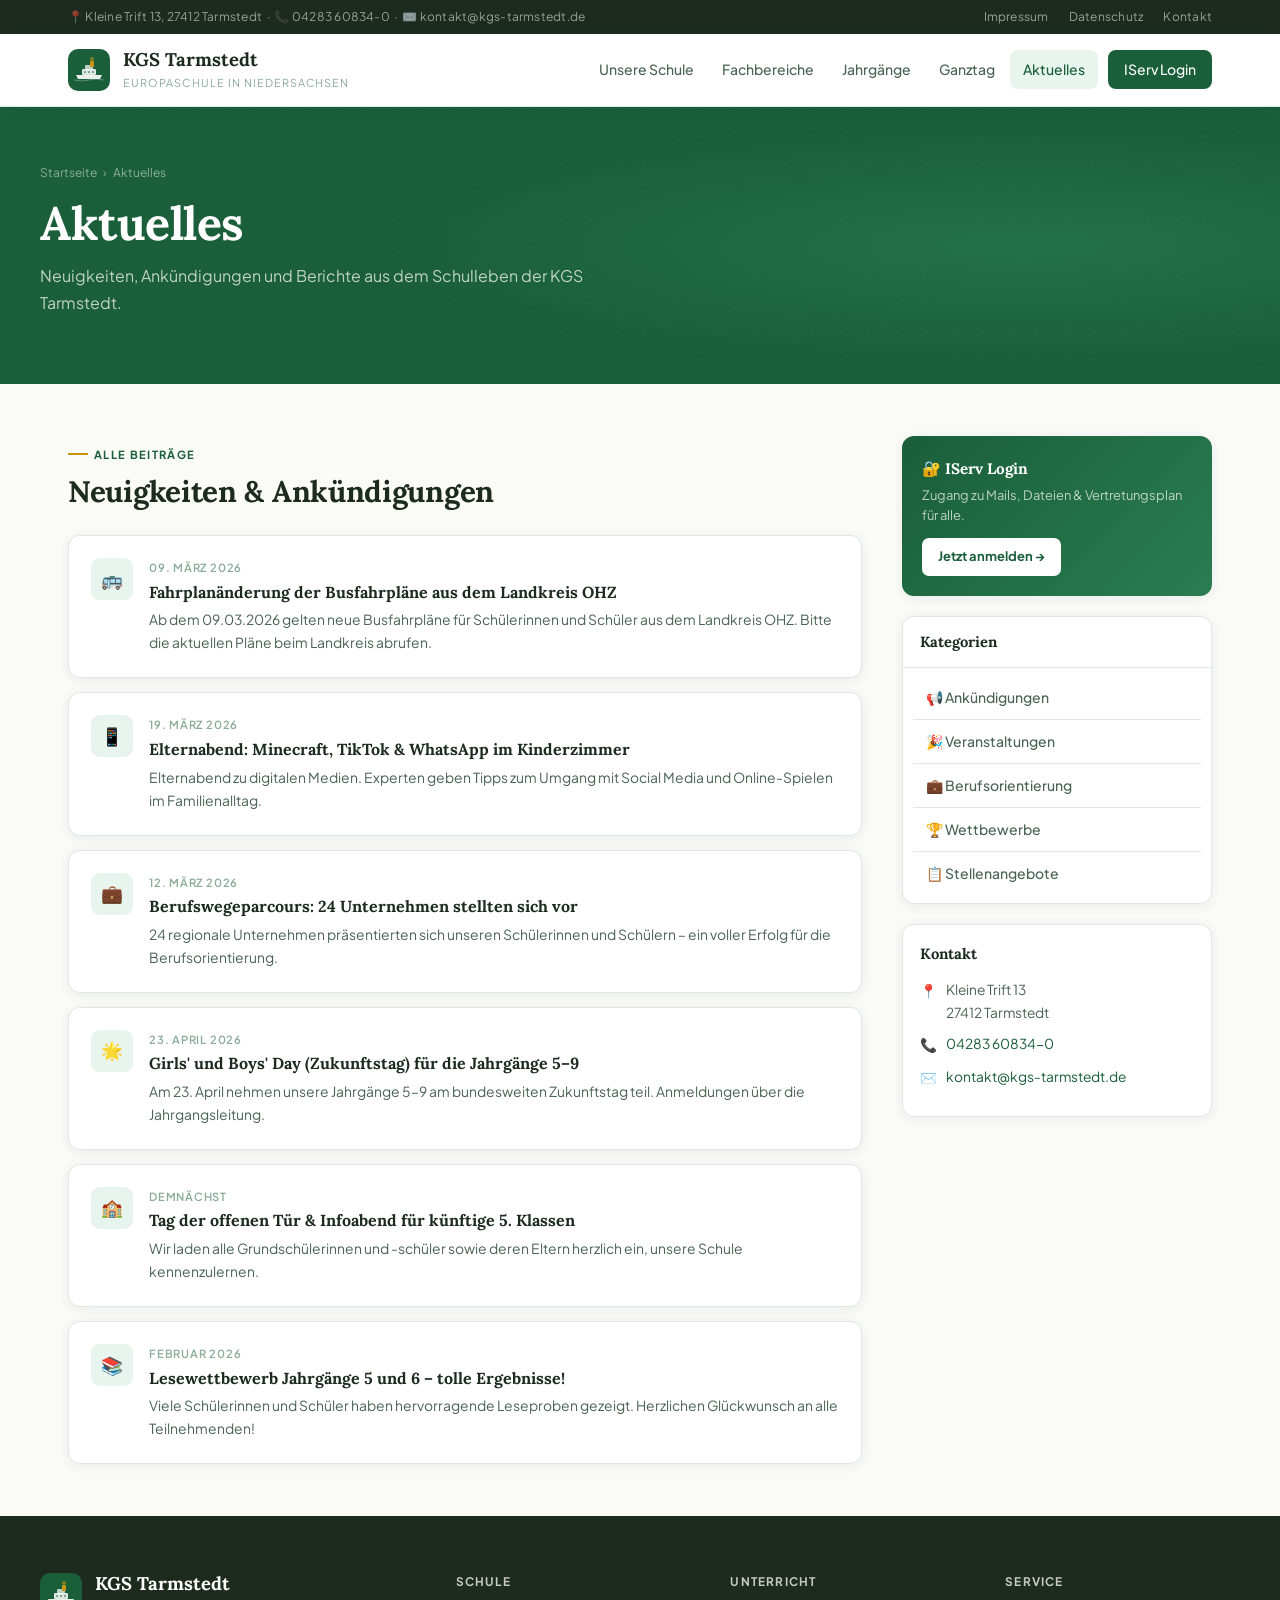
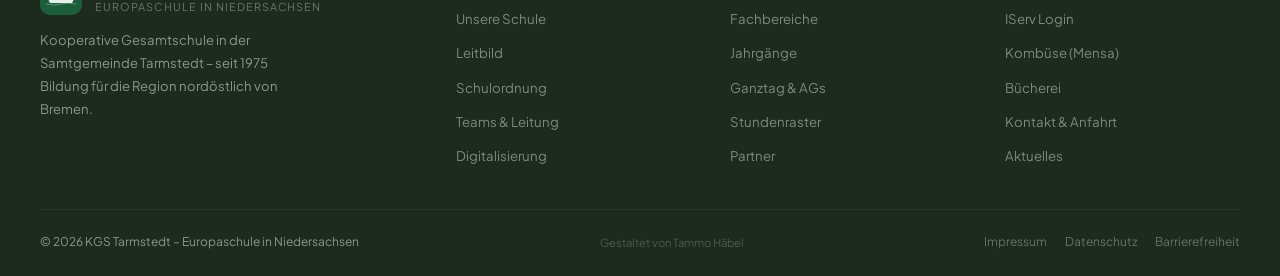
==== aktuelles.html @ d740e9a4 "Creating and Uploading the First Files" ====
<!DOCTYPE html>
<html lang="de">
<head>
<meta charset="UTF-8">
<meta name="viewport" content="width=device-width, initial-scale=1.0">
<title>Aktuelles | KGS Tarmstedt</title>
<link rel="preconnect" href="https://fonts.googleapis.com"><link href="https://fonts.googleapis.com/css2?family=Lora:ital,wght@0,400;0,600;0,700;1,400&family=Plus+Jakarta+Sans:wght@300;400;500;600;700&display=swap" rel="stylesheet">
<link rel="stylesheet" href="style.css">
</head>
<body>
<div class="topbar">
  <div class="topbar-inner">
    <span class="topbar-info">📍 Kleine Trift 13, 27412 Tarmstedt &nbsp;·&nbsp; 📞 04283 60834-0 &nbsp;·&nbsp; ✉️ kontakt@kgs-tarmstedt.de</span>
    <div class="topbar-links">
      <a href="impressum.html">Impressum</a>
      <a href="datenschutz.html">Datenschutz</a>
      <a href="kontakt.html">Kontakt</a>
    </div>
  </div>
</div>
<header>
  <div class="header-inner">
    <a class="logo" href="index.html">
      <svg width="42" height="42" viewBox="0 0 42 42" fill="none" xmlns="http://www.w3.org/2000/svg">
  <rect width="42" height="42" rx="10" fill="#1a5e3a"/>
  <!-- Ship hull -->
  <path d="M8 26 L10 30 L32 30 L34 26 Z" fill="white" opacity="0.9"/>
  <!-- Superstructure -->
  <rect x="14" y="20" width="14" height="6" rx="1" fill="white" opacity="0.85"/>
  <!-- Bridge -->
  <rect x="17" y="16" width="8" height="5" rx="1" fill="white" opacity="0.7"/>
  <!-- Funnel -->
  <rect x="22" y="12" width="4" height="6" rx="1" fill="#c9950e"/>
  <!-- Smoke puff -->
  <circle cx="24" cy="10" r="2" fill="#c9950e" opacity="0.6"/>
  <!-- Windows -->
  <rect x="16" y="22" width="2" height="2" rx=".5" fill="#1a5e3a" opacity="0.5"/>
  <rect x="20" y="22" width="2" height="2" rx=".5" fill="#1a5e3a" opacity="0.5"/>
  <rect x="24" y="22" width="2" height="2" rx=".5" fill="#1a5e3a" opacity="0.5"/>
  <!-- Water line -->
  <path d="M6 31 Q14 33 21 31 Q28 29 36 31" stroke="white" stroke-width="1" opacity="0.3" fill="none"/>
</svg>
      <div class="logo-text">
        <span class="logo-name">KGS Tarmstedt</span>
        <span class="logo-sub">Europaschule in Niedersachsen</span>
      </div>
    </a>
    <nav>
      <a href="unsere-schule.html">Unsere Schule</a>
      <a href="fachbereiche.html">Fachbereiche</a>
      <a href="jahrgaenge.html">Jahrgänge</a>
      <a href="ganztag.html">Ganztag</a>
      <a href="aktuelles.html" class="active">Aktuelles</a>
      <a href="http://www.iserv-tarmstedt.de/idesk/" class="nav-cta" target="_blank">IServ Login</a>
    </nav>
    <button class="menu-toggle" aria-label="Menü">
      <svg width="22" height="16" viewBox="0 0 22 16" fill="none"><rect width="22" height="2" rx="1" fill="currentColor"/><rect y="7" width="22" height="2" rx="1" fill="currentColor"/><rect y="14" width="22" height="2" rx="1" fill="currentColor"/></svg>
    </button>
  </div>
</header>
<div class="page-hero"><div class="page-hero-inner">
  <div class="breadcrumb"><a href="index.html">Startseite</a> <span>&rsaquo;</span> <span>Aktuelles</span></div>
  <h1>Aktuelles</h1>
  <p>Neuigkeiten, Ankündigungen und Berichte aus dem Schulleben der KGS Tarmstedt.</p>
</div></div>
<div class="content-wrap">
  <div>
    <p class="section-tag">Alle Beiträge</p>
    <h2 class="section-title">Neuigkeiten &amp; Ankündigungen</h2>
    <div style="display:flex;flex-direction:column;gap:14px;"><div style="background:white;border:1px solid var(--border);border-radius:var(--r);padding:22px;display:flex;gap:16px;box-shadow:var(--shadow);">
  <div style="width:42px;height:42px;background:var(--green-light);border-radius:9px;display:flex;align-items:center;justify-content:center;font-size:1.1rem;flex-shrink:0;">🚌</div>
  <div style="flex:1;">
    <div style="font-size:.7rem;color:var(--soft);text-transform:uppercase;letter-spacing:.07em;font-weight:600;margin-bottom:5px;">09. März 2026</div>
    <h3 style="font-family:'Lora',serif;font-size:1rem;font-weight:700;color:var(--dark);margin-bottom:7px;line-height:1.3;">Fahrplanänderung der Busfahrpläne aus dem Landkreis OHZ</h3>
    <p style="font-size:.87rem;color:var(--mid);line-height:1.65;margin:0;">Ab dem 09.03.2026 gelten neue Busfahrpläne für Schülerinnen und Schüler aus dem Landkreis OHZ. Bitte die aktuellen Pläne beim Landkreis abrufen.</p>
  </div>
</div>
<div style="background:white;border:1px solid var(--border);border-radius:var(--r);padding:22px;display:flex;gap:16px;box-shadow:var(--shadow);">
  <div style="width:42px;height:42px;background:var(--green-light);border-radius:9px;display:flex;align-items:center;justify-content:center;font-size:1.1rem;flex-shrink:0;">📱</div>
  <div style="flex:1;">
    <div style="font-size:.7rem;color:var(--soft);text-transform:uppercase;letter-spacing:.07em;font-weight:600;margin-bottom:5px;">19. März 2026</div>
    <h3 style="font-family:'Lora',serif;font-size:1rem;font-weight:700;color:var(--dark);margin-bottom:7px;line-height:1.3;">Elternabend: Minecraft, TikTok &amp; WhatsApp im Kinderzimmer</h3>
    <p style="font-size:.87rem;color:var(--mid);line-height:1.65;margin:0;">Elternabend zu digitalen Medien. Experten geben Tipps zum Umgang mit Social Media und Online-Spielen im Familienalltag.</p>
  </div>
</div>
<div style="background:white;border:1px solid var(--border);border-radius:var(--r);padding:22px;display:flex;gap:16px;box-shadow:var(--shadow);">
  <div style="width:42px;height:42px;background:var(--green-light);border-radius:9px;display:flex;align-items:center;justify-content:center;font-size:1.1rem;flex-shrink:0;">💼</div>
  <div style="flex:1;">
    <div style="font-size:.7rem;color:var(--soft);text-transform:uppercase;letter-spacing:.07em;font-weight:600;margin-bottom:5px;">12. März 2026</div>
    <h3 style="font-family:'Lora',serif;font-size:1rem;font-weight:700;color:var(--dark);margin-bottom:7px;line-height:1.3;">Berufswegeparcours: 24 Unternehmen stellten sich vor</h3>
    <p style="font-size:.87rem;color:var(--mid);line-height:1.65;margin:0;">24 regionale Unternehmen präsentierten sich unseren Schülerinnen und Schülern &ndash; ein voller Erfolg für die Berufsorientierung.</p>
  </div>
</div>
<div style="background:white;border:1px solid var(--border);border-radius:var(--r);padding:22px;display:flex;gap:16px;box-shadow:var(--shadow);">
  <div style="width:42px;height:42px;background:var(--green-light);border-radius:9px;display:flex;align-items:center;justify-content:center;font-size:1.1rem;flex-shrink:0;">🌟</div>
  <div style="flex:1;">
    <div style="font-size:.7rem;color:var(--soft);text-transform:uppercase;letter-spacing:.07em;font-weight:600;margin-bottom:5px;">23. April 2026</div>
    <h3 style="font-family:'Lora',serif;font-size:1rem;font-weight:700;color:var(--dark);margin-bottom:7px;line-height:1.3;">Girls&apos; und Boys&apos; Day (Zukunftstag) für die Jahrgänge 5&ndash;9</h3>
    <p style="font-size:.87rem;color:var(--mid);line-height:1.65;margin:0;">Am 23. April nehmen unsere Jahrgänge 5&ndash;9 am bundesweiten Zukunftstag teil. Anmeldungen über die Jahrgangsleitung.</p>
  </div>
</div>
<div style="background:white;border:1px solid var(--border);border-radius:var(--r);padding:22px;display:flex;gap:16px;box-shadow:var(--shadow);">
  <div style="width:42px;height:42px;background:var(--green-light);border-radius:9px;display:flex;align-items:center;justify-content:center;font-size:1.1rem;flex-shrink:0;">🏫</div>
  <div style="flex:1;">
    <div style="font-size:.7rem;color:var(--soft);text-transform:uppercase;letter-spacing:.07em;font-weight:600;margin-bottom:5px;">Demnächst</div>
    <h3 style="font-family:'Lora',serif;font-size:1rem;font-weight:700;color:var(--dark);margin-bottom:7px;line-height:1.3;">Tag der offenen Tür &amp; Infoabend für künftige 5. Klassen</h3>
    <p style="font-size:.87rem;color:var(--mid);line-height:1.65;margin:0;">Wir laden alle Grundschülerinnen und -schüler sowie deren Eltern herzlich ein, unsere Schule kennenzulernen.</p>
  </div>
</div>
<div style="background:white;border:1px solid var(--border);border-radius:var(--r);padding:22px;display:flex;gap:16px;box-shadow:var(--shadow);">
  <div style="width:42px;height:42px;background:var(--green-light);border-radius:9px;display:flex;align-items:center;justify-content:center;font-size:1.1rem;flex-shrink:0;">📚</div>
  <div style="flex:1;">
    <div style="font-size:.7rem;color:var(--soft);text-transform:uppercase;letter-spacing:.07em;font-weight:600;margin-bottom:5px;">Februar 2026</div>
    <h3 style="font-family:'Lora',serif;font-size:1rem;font-weight:700;color:var(--dark);margin-bottom:7px;line-height:1.3;">Lesewettbewerb Jahrgänge 5 und 6 &ndash; tolle Ergebnisse!</h3>
    <p style="font-size:.87rem;color:var(--mid);line-height:1.65;margin:0;">Viele Schülerinnen und Schüler haben hervorragende Leseproben gezeigt. Herzlichen Glückwunsch an alle Teilnehmenden!</p>
  </div>
</div>
</div>
  </div>
  <div class="sidebar">
    <div class="iserv-mini">
  <h4>🔐 IServ Login</h4>
  <p>Zugang zu Mails, Dateien &amp; Vertretungsplan für alle.</p>
  <a href="http://www.iserv-tarmstedt.de/idesk/" target="_blank">Jetzt anmelden &rarr;</a>
</div>
    <div class="card">
      <div class="card-head"><span class="card-head-title">Kategorien</span></div>
      <div class="card-body" style="padding:8px 10px;">
        <ul class="item-list">
          <li><a href="#">📢 Ankündigungen</a></li>
          <li><a href="#">🎉 Veranstaltungen</a></li>
          <li><a href="#">💼 Berufsorientierung</a></li>
          <li><a href="#">🏆 Wettbewerbe</a></li>
          <li><a href="#">📋 Stellenangebote</a></li>
        </ul>
      </div>
    </div>
    <div class="contact-box">
  <h4>Kontakt</h4>
  <div class="contact-row"><span class="ci">📍</span><span>Kleine Trift 13<br>27412 Tarmstedt</span></div>
  <div class="contact-row"><span class="ci">📞</span><a href="tel:+494283608340">04283 60834-0</a></div>
  <div class="contact-row"><span class="ci">✉️</span><a href="mailto:kontakt@kgs-tarmstedt.de">kontakt@kgs-tarmstedt.de</a></div>
</div>
  </div>
</div>
<footer>
  <div class="footer-grid">
    <div class="footer-brand">
      <a class="logo" href="index.html">
        <svg width="42" height="42" viewBox="0 0 42 42" fill="none" xmlns="http://www.w3.org/2000/svg">
  <rect width="42" height="42" rx="10" fill="#1a5e3a"/>
  <!-- Ship hull -->
  <path d="M8 26 L10 30 L32 30 L34 26 Z" fill="white" opacity="0.9"/>
  <!-- Superstructure -->
  <rect x="14" y="20" width="14" height="6" rx="1" fill="white" opacity="0.85"/>
  <!-- Bridge -->
  <rect x="17" y="16" width="8" height="5" rx="1" fill="white" opacity="0.7"/>
  <!-- Funnel -->
  <rect x="22" y="12" width="4" height="6" rx="1" fill="#c9950e"/>
  <!-- Smoke puff -->
  <circle cx="24" cy="10" r="2" fill="#c9950e" opacity="0.6"/>
  <!-- Windows -->
  <rect x="16" y="22" width="2" height="2" rx=".5" fill="#1a5e3a" opacity="0.5"/>
  <rect x="20" y="22" width="2" height="2" rx=".5" fill="#1a5e3a" opacity="0.5"/>
  <rect x="24" y="22" width="2" height="2" rx=".5" fill="#1a5e3a" opacity="0.5"/>
  <!-- Water line -->
  <path d="M6 31 Q14 33 21 31 Q28 29 36 31" stroke="white" stroke-width="1" opacity="0.3" fill="none"/>
</svg>
        <div class="logo-text">
          <span class="logo-name">KGS Tarmstedt</span>
          <span class="logo-sub">Europaschule in Niedersachsen</span>
        </div>
      </a>
      <p>Kooperative Gesamtschule in der Samtgemeinde Tarmstedt &ndash; seit 1975 Bildung für die Region nordöstlich von Bremen.</p>
    </div>
    <div class="footer-col">
      <h4>Schule</h4>
      <ul>
        <li><a href="unsere-schule.html">Unsere Schule</a></li>
        <li><a href="unsere-schule.html#leitbild">Leitbild</a></li>
        <li><a href="unsere-schule.html#schulordnung">Schulordnung</a></li>
        <li><a href="teams.html">Teams &amp; Leitung</a></li>
        <li><a href="digitalisierung.html">Digitalisierung</a></li>
      </ul>
    </div>
    <div class="footer-col">
      <h4>Unterricht</h4>
      <ul>
        <li><a href="fachbereiche.html">Fachbereiche</a></li>
        <li><a href="jahrgaenge.html">Jahrgänge</a></li>
        <li><a href="ganztag.html">Ganztag &amp; AGs</a></li>
        <li><a href="ganztag.html#stundenraster">Stundenraster</a></li>
        <li><a href="partner.html">Partner</a></li>
      </ul>
    </div>
    <div class="footer-col">
      <h4>Service</h4>
      <ul>
        <li><a href="http://www.iserv-tarmstedt.de/idesk/" target="_blank">IServ Login</a></li>
        <li><a href="partner.html#kombuese">Kombüse (Mensa)</a></li>
        <li><a href="partner.html#buecherei">Bücherei</a></li>
        <li><a href="kontakt.html">Kontakt &amp; Anfahrt</a></li>
        <li><a href="aktuelles.html">Aktuelles</a></li>
      </ul>
    </div>
  </div>
  <div class="footer-bottom">
    <span>© 2026 KGS Tarmstedt &ndash; Europaschule in Niedersachsen</span>
    <span class="footer-credit">Gestaltet von Tammo Häbel</span>
    <div class="footer-legal">
      <a href="impressum.html">Impressum</a>
      <a href="datenschutz.html">Datenschutz</a>
      <a href="#">Barrierefreiheit</a>
    </div>
  </div>
</footer>
</body>
</html>
---- style.css ----
@import url('https://fonts.googleapis.com/css2?family=Lora:ital,wght@0,400;0,600;0,700;1,400&family=Plus+Jakarta+Sans:wght@300;400;500;600;700&display=swap');
:root{--green:#1a5e3a;--green-mid:#2a7d50;--green-light:#e8f5ee;--gold:#c9950e;--gold-light:#fef3d6;--dark:#1c2b1e;--mid:#4a6352;--soft:#8aab96;--bg:#fafaf7;--cream:#f3f0e8;--white:#ffffff;--border:#dde8e2;--r:12px;--r-lg:20px;--shadow:0 2px 12px rgba(26,94,58,0.08);--shadow-lg:0 8px 32px rgba(26,94,58,0.12)}
*,*::before,*::after{box-sizing:border-box;margin:0;padding:0}
body{font-family:'Plus Jakarta Sans',sans-serif;background:var(--bg);color:var(--dark);line-height:1.65;-webkit-font-smoothing:antialiased}
a{color:inherit;text-decoration:none}
.topbar{background:var(--dark);color:rgba(255,255,255,.55);font-size:.75rem;padding:7px 0;letter-spacing:.02em}
.topbar-inner{max-width:1200px;margin:0 auto;padding:0 28px;display:flex;justify-content:space-between;align-items:center;flex-wrap:wrap;gap:8px}
.topbar a{color:rgba(255,255,255,.55);transition:color .2s}.topbar a:hover{color:var(--gold)}
.topbar-links{display:flex;gap:20px}
header{background:var(--white);border-bottom:1px solid var(--border);position:sticky;top:0;z-index:100;box-shadow:var(--shadow)}
.header-inner{max-width:1200px;margin:0 auto;padding:0 28px;display:flex;align-items:center;justify-content:space-between;height:72px;gap:24px}
.logo{display:flex;align-items:center;gap:13px;text-decoration:none;flex-shrink:0}
.logo-text{line-height:1.25}
.logo-name{font-family:'Lora',serif;font-weight:700;font-size:1.15rem;color:var(--dark);display:block}
.logo-sub{font-size:.68rem;color:var(--soft);font-weight:400;text-transform:uppercase;letter-spacing:.09em}
nav{display:flex;gap:2px;align-items:center}
nav a{color:var(--mid);font-size:.875rem;font-weight:500;padding:8px 13px;border-radius:8px;transition:all .2s;white-space:nowrap}
nav a:hover,nav a.active{background:var(--green-light);color:var(--green)}
.nav-cta{background:var(--green)!important;color:white!important;margin-left:8px;padding:8px 16px!important;border-radius:8px!important}
.nav-cta:hover{background:var(--green-mid)!important}
.menu-toggle{display:none;background:none;border:none;cursor:pointer;padding:6px;color:var(--dark)}
.page-hero{background:var(--green);background-image:radial-gradient(ellipse 80% 70% at 80% 50%,rgba(42,125,80,.6),transparent 65%);color:white;padding:56px 28px 68px;position:relative;overflow:hidden}
.page-hero::before{content:'';position:absolute;inset:0;background-image:radial-gradient(circle at 1px 1px,rgba(255,255,255,.04) 1px,transparent 0);background-size:28px 28px;pointer-events:none}
.page-hero-inner{max-width:1200px;margin:0 auto;position:relative}
.breadcrumb{display:flex;align-items:center;gap:6px;font-size:.75rem;color:rgba(255,255,255,.5);margin-bottom:14px}
.breadcrumb a{color:rgba(255,255,255,.5)}.breadcrumb a:hover{color:white}
.page-hero h1{font-family:'Lora',serif;font-size:clamp(1.9rem,4vw,2.9rem);font-weight:700;line-height:1.15;letter-spacing:-.01em;margin-bottom:12px}
.page-hero p{font-size:1rem;color:rgba(255,255,255,.72);max-width:580px;line-height:1.7}
.quicklinks{background:white;border-bottom:1px solid var(--border);padding:0 28px}
.quicklinks-inner{max-width:1200px;margin:0 auto;display:flex;overflow-x:auto;scrollbar-width:none}
.quicklinks-inner::-webkit-scrollbar{display:none}
.quick-link{display:flex;align-items:center;gap:8px;padding:15px 20px;color:var(--mid);font-size:.84rem;font-weight:500;white-space:nowrap;border-bottom:2px solid transparent;transition:all .2s}
.quick-link:hover{color:var(--green);border-color:var(--green);background:var(--green-light)}
.content-wrap{max-width:1200px;margin:0 auto;padding:52px 28px;display:grid;grid-template-columns:1fr 310px;gap:40px;align-items:start}
.content-wrap.full{grid-template-columns:1fr}
.sidebar{display:flex;flex-direction:column;gap:20px}
.section-tag{display:inline-flex;align-items:center;gap:6px;font-size:.7rem;font-weight:700;text-transform:uppercase;letter-spacing:.12em;color:var(--green);margin-bottom:10px}
.section-tag::before{content:'';display:block;width:20px;height:2px;background:var(--gold)}
.section-title{font-family:'Lora',serif;font-size:1.85rem;font-weight:700;color:var(--dark);margin-bottom:26px;line-height:1.2;letter-spacing:-.01em}
.prose h2{font-family:'Lora',serif;font-size:1.35rem;font-weight:700;color:var(--dark);margin:32px 0 12px}
.prose h3{font-size:1rem;font-weight:700;color:var(--green);margin:22px 0 8px}
.prose p{color:var(--mid);line-height:1.8;margin-bottom:14px}
.prose ul{margin:10px 0 18px 18px}
.prose ul li{color:var(--mid);line-height:1.7;margin-bottom:5px}
.prose a{color:var(--green)}
.card{background:white;border:1px solid var(--border);border-radius:var(--r);overflow:hidden;box-shadow:var(--shadow)}
.card-head{padding:13px 17px;border-bottom:1px solid var(--border);display:flex;align-items:center;justify-content:space-between}
.card-head-title{font-family:'Lora',serif;font-weight:700;font-size:.92rem;color:var(--dark)}
.card-head a{font-size:.74rem;color:var(--green);font-weight:600}
.card-body{padding:17px}
.news-card{background:white;border:1px solid var(--border);border-radius:var(--r);padding:18px;display:flex;gap:14px;align-items:flex-start;transition:all .22s;box-shadow:var(--shadow)}
.news-card:hover{border-color:var(--green);box-shadow:var(--shadow-lg);transform:translateY(-2px)}
.news-icon{width:38px;height:38px;background:var(--green-light);border-radius:9px;display:flex;align-items:center;justify-content:center;font-size:.92rem;flex-shrink:0}
.news-meta{font-size:.7rem;color:var(--soft);text-transform:uppercase;letter-spacing:.07em;font-weight:600;margin-bottom:5px}
.news-title{font-size:.91rem;font-weight:600;color:var(--dark);line-height:1.4}
.news-arr{color:var(--green);margin-top:3px;flex-shrink:0;opacity:0;transition:opacity .2s}
.news-card:hover .news-arr{opacity:1}
.grid-cards{display:grid;grid-template-columns:repeat(auto-fill,minmax(265px,1fr));gap:18px}
.grid-card{background:white;border:1px solid var(--border);border-radius:var(--r);padding:22px;display:flex;flex-direction:column;gap:9px;transition:all .22s;box-shadow:var(--shadow)}
.grid-card:hover{border-color:var(--green);box-shadow:var(--shadow-lg);transform:translateY(-2px)}
.grid-card-icon{font-size:1.5rem}
.grid-card h3{font-family:'Lora',serif;font-size:1rem;font-weight:700;color:var(--dark)}
.grid-card p{font-size:.84rem;color:var(--mid);line-height:1.55}
.grid-card .card-link{font-size:.79rem;color:var(--green);font-weight:600;margin-top:auto}
.item-list{list-style:none}
.item-list li{border-bottom:1px solid var(--border)}
.item-list li:last-child{border-bottom:none}
.item-list li a{display:flex;align-items:center;justify-content:space-between;gap:10px;padding:10px 13px;color:var(--mid);font-size:.875rem;font-weight:500;transition:all .18s;background:white}
.item-list li a:hover{background:var(--green-light);color:var(--green);padding-left:17px}
.info-box{background:var(--green-light);border:1px solid rgba(26,94,58,.18);border-radius:var(--r);padding:16px 18px;margin-bottom:22px}
.info-box-title{font-weight:700;color:var(--green);margin-bottom:6px;font-size:.87rem}
.info-box p{color:var(--mid);font-size:.86rem;margin:0;line-height:1.6}
.sidebar-nav{background:white;border:1px solid var(--border);border-radius:var(--r);overflow:hidden;box-shadow:var(--shadow)}
.sidebar-nav-title{padding:11px 15px;border-bottom:1px solid var(--border);font-weight:700;font-size:.76rem;text-transform:uppercase;letter-spacing:.08em;color:var(--soft);background:var(--bg)}
.sidebar-nav ul{list-style:none}
.sidebar-nav ul li a{display:block;padding:9px 15px;color:var(--mid);font-size:.875rem;font-weight:500;transition:all .18s;border-left:2px solid transparent}
.sidebar-nav ul li a:hover,.sidebar-nav ul li a.active{color:var(--green);background:var(--green-light);border-left-color:var(--green)}
.iserv-mini{background:linear-gradient(135deg,var(--green),var(--green-mid));border-radius:var(--r);padding:20px;color:white;box-shadow:var(--shadow)}
.iserv-mini h4{font-family:'Lora',serif;font-size:.95rem;font-weight:700;margin-bottom:5px}
.iserv-mini p{font-size:.81rem;color:rgba(255,255,255,.7);margin-bottom:13px;line-height:1.5}
.iserv-mini a{display:inline-block;background:white;color:var(--green);font-weight:700;font-size:.81rem;padding:8px 16px;border-radius:7px;transition:all .2s}
.iserv-mini a:hover{background:var(--gold-light)}
.contact-box{background:white;border:1px solid var(--border);border-radius:var(--r);padding:17px;box-shadow:var(--shadow)}
.contact-box h4{font-family:'Lora',serif;font-size:.93rem;font-weight:700;color:var(--dark);margin-bottom:12px}
.contact-row{display:flex;gap:9px;margin-bottom:9px;font-size:.86rem;color:var(--mid);align-items:flex-start}
.contact-row .ci{flex-shrink:0;margin-top:1px}
.contact-row a{color:var(--green)}.contact-row a:hover{text-decoration:underline}
.tbl{width:100%;border-collapse:collapse;font-size:.87rem}
.tbl th{background:var(--green);color:white;padding:9px 13px;text-align:left;font-size:.79rem;font-weight:600}
.tbl td{padding:9px 13px;border-bottom:1px solid var(--border);color:var(--mid)}
.tbl tr:last-child td{border-bottom:none}
.tbl .pause-row td{background:var(--cream)!important;color:var(--soft);font-style:italic}
.btn{display:inline-flex;align-items:center;gap:6px;padding:10px 20px;border-radius:9px;font-size:.88rem;font-weight:600;text-decoration:none;transition:all .2s;cursor:pointer;border:none;font-family:inherit}
.btn-green{background:var(--green);color:white}.btn-green:hover{background:var(--green-mid);transform:translateY(-1px)}
.btn-outline{background:white;color:var(--green);border:1.5px solid var(--green)}.btn-outline:hover{background:var(--green-light)}
.btn-gold{background:var(--gold);color:white}.btn-gold:hover{background:#b8840c;transform:translateY(-1px)}
footer{background:var(--dark);color:rgba(255,255,255,.5);padding:56px 28px 24px}
.footer-grid{max-width:1200px;margin:0 auto;display:grid;grid-template-columns:1.6fr 1fr 1fr 1fr;gap:40px;padding-bottom:40px;border-bottom:1px solid rgba(255,255,255,.07);margin-bottom:22px}
.footer-brand .logo-name{color:white}
.footer-brand .logo-sub{color:rgba(255,255,255,.35)}
.footer-brand p{font-size:.82rem;line-height:1.75;margin-top:14px;max-width:250px}
.footer-col h4{font-size:.74rem;font-weight:700;text-transform:uppercase;letter-spacing:.1em;color:rgba(255,255,255,.75);margin-bottom:13px}
.footer-col ul{list-style:none;display:flex;flex-direction:column;gap:8px}
.footer-col ul a{color:rgba(255,255,255,.44);font-size:.83rem;transition:color .2s}
.footer-col ul a:hover{color:rgba(255,255,255,.9)}
.footer-bottom{max-width:1200px;margin:0 auto;display:flex;justify-content:space-between;align-items:center;flex-wrap:wrap;gap:12px;font-size:.75rem}
.footer-bottom a{color:rgba(255,255,255,.33)}.footer-bottom a:hover{color:rgba(255,255,255,.7)}
.footer-legal{display:flex;gap:18px}
.footer-credit{color:rgba(255,255,255,.22);font-size:.7rem}
@media(max-width:980px){
  .hero-inner,.content-wrap{grid-template-columns:1fr}
  .footer-grid{grid-template-columns:1fr 1fr}
  .jg-grid{grid-template-columns:1fr 1fr}
}
@media(max-width:640px){
  nav{display:none}.menu-toggle{display:block}
  .footer-grid{grid-template-columns:1fr}
  .topbar-info{display:none}
}
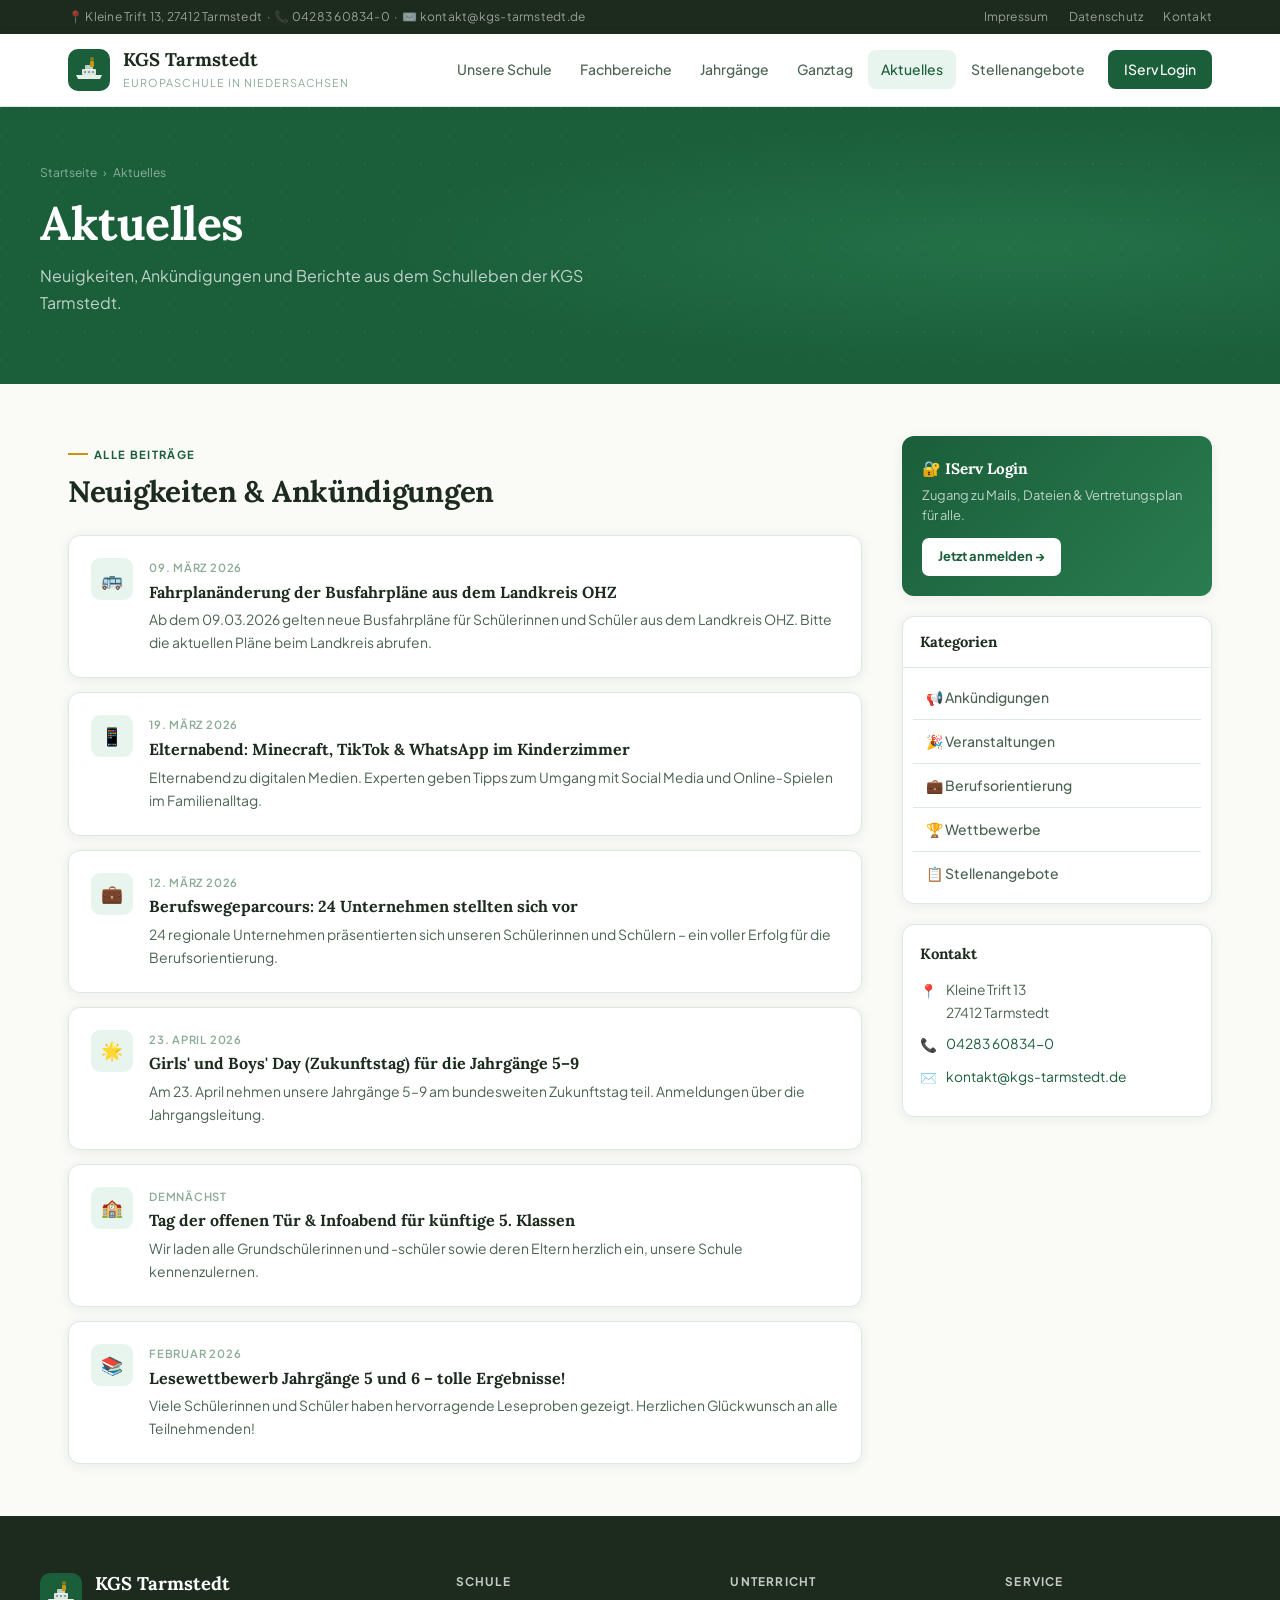
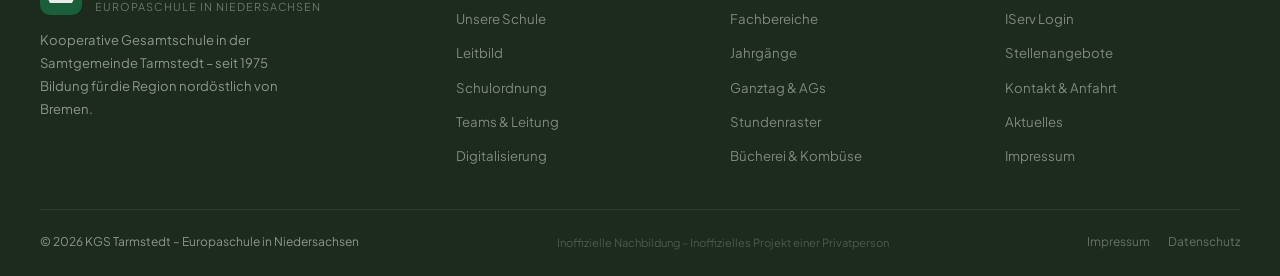
==== commit 1efbefa8: "Updating Imprint" ====
--- a/aktuelles.html
+++ b/aktuelles.html
@@ -4,13 +4,21 @@
 <meta charset="UTF-8">
 <meta name="viewport" content="width=device-width, initial-scale=1.0">
 <title>Aktuelles | KGS Tarmstedt</title>
+<meta name="description" content="Neuigkeiten und Ankündigungen der KGS Tarmstedt: Veranstaltungen, Schulprojekte und aktuelle Meldungen.">
+<meta name="robots" content="index, follow">
+<meta property="og:title" content="Aktuelles | KGS Tarmstedt">
+<meta property="og:description" content="Neuigkeiten und Ankündigungen der KGS Tarmstedt: Veranstaltungen, Schulprojekte und aktuelle Meldungen.">
+<meta property="og:locale" content="de_DE">
+<meta property="og:site_name" content="KGS Tarmstedt">
+<link rel="icon" href="data:image/svg+xml,%3Csvg xmlns='http://www.w3.org/2000/svg' viewBox='0 0 42 42'%3E%3Crect width='42' height='42' rx='10' fill='%231a5e3a'/%3E%3Cpath d='M8 26 L10 30 L32 30 L34 26 Z' fill='white' opacity='.9'/%3E%3Crect x='14' y='20' width='14' height='6' rx='1' fill='white' opacity='.85'/%3E%3Crect x='17' y='16' width='8' height='5' rx='1' fill='white' opacity='.7'/%3E%3Crect x='22' y='12' width='4' height='6' rx='1' fill='%23c9950e'/%3E%3Ccircle cx='24' cy='10' r='2' fill='%23c9950e' opacity='.6'/%3E%3C/svg%3E" type="image/svg+xml">
+<link rel="canonical" href="https://www.kgs-tarmstedt.de/">
 <link rel="preconnect" href="https://fonts.googleapis.com"><link href="https://fonts.googleapis.com/css2?family=Lora:ital,wght@0,400;0,600;0,700;1,400&family=Plus+Jakarta+Sans:wght@300;400;500;600;700&display=swap" rel="stylesheet">
 <link rel="stylesheet" href="style.css">
 </head>
 <body>
-<div class="topbar">
+<div class="topbar" role="complementary" aria-label="Kontaktinformationen">
   <div class="topbar-inner">
-    <span class="topbar-info">📍 Kleine Trift 13, 27412 Tarmstedt &nbsp;·&nbsp; 📞 04283 60834-0 &nbsp;·&nbsp; ✉️ kontakt@kgs-tarmstedt.de</span>
+    <span class="topbar-info">📍 Kleine Trift 13, 27412 Tarmstedt &nbsp;·&nbsp; 📞 <a href="tel:+494283608340" style="color:rgba(255,255,255,.55)">04283 60834-0</a> &nbsp;·&nbsp; ✉️ <a href="mailto:kontakt@kgs-tarmstedt.de" style="color:rgba(255,255,255,.55)">kontakt@kgs-tarmstedt.de</a></span>
     <div class="topbar-links">
       <a href="impressum.html">Impressum</a>
       <a href="datenschutz.html">Datenschutz</a>
@@ -18,46 +26,44 @@
     </div>
   </div>
 </div>
-<header>
+<header role="banner">
   <div class="header-inner">
-    <a class="logo" href="index.html">
-      <svg width="42" height="42" viewBox="0 0 42 42" fill="none" xmlns="http://www.w3.org/2000/svg">
+    <a class="logo" href="index.html" aria-label="KGS Tarmstedt – Zur Startseite">
+      <svg width="42" height="42" viewBox="0 0 42 42" fill="none" xmlns="http://www.w3.org/2000/svg" aria-hidden="true">
   <rect width="42" height="42" rx="10" fill="#1a5e3a"/>
-  <!-- Ship hull -->
   <path d="M8 26 L10 30 L32 30 L34 26 Z" fill="white" opacity="0.9"/>
-  <!-- Superstructure -->
   <rect x="14" y="20" width="14" height="6" rx="1" fill="white" opacity="0.85"/>
-  <!-- Bridge -->
   <rect x="17" y="16" width="8" height="5" rx="1" fill="white" opacity="0.7"/>
-  <!-- Funnel -->
   <rect x="22" y="12" width="4" height="6" rx="1" fill="#c9950e"/>
-  <!-- Smoke puff -->
   <circle cx="24" cy="10" r="2" fill="#c9950e" opacity="0.6"/>
-  <!-- Windows -->
   <rect x="16" y="22" width="2" height="2" rx=".5" fill="#1a5e3a" opacity="0.5"/>
   <rect x="20" y="22" width="2" height="2" rx=".5" fill="#1a5e3a" opacity="0.5"/>
   <rect x="24" y="22" width="2" height="2" rx=".5" fill="#1a5e3a" opacity="0.5"/>
-  <!-- Water line -->
-  <path d="M6 31 Q14 33 21 31 Q28 29 36 31" stroke="white" stroke-width="1" opacity="0.3" fill="none"/>
 </svg>
       <div class="logo-text">
         <span class="logo-name">KGS Tarmstedt</span>
         <span class="logo-sub">Europaschule in Niedersachsen</span>
       </div>
     </a>
-    <nav>
+    <nav role="navigation" aria-label="Hauptnavigation">
       <a href="unsere-schule.html">Unsere Schule</a>
       <a href="fachbereiche.html">Fachbereiche</a>
       <a href="jahrgaenge.html">Jahrgänge</a>
       <a href="ganztag.html">Ganztag</a>
       <a href="aktuelles.html" class="active">Aktuelles</a>
-      <a href="http://www.iserv-tarmstedt.de/idesk/" class="nav-cta" target="_blank">IServ Login</a>
+      <a href="stellenangebote.html">Stellenangebote</a>
+      <a href="http://www.iserv-tarmstedt.de/idesk/" class="nav-cta" target="_blank" rel="noopener">IServ Login</a>
     </nav>
-    <button class="menu-toggle" aria-label="Menü">
-      <svg width="22" height="16" viewBox="0 0 22 16" fill="none"><rect width="22" height="2" rx="1" fill="currentColor"/><rect y="7" width="22" height="2" rx="1" fill="currentColor"/><rect y="14" width="22" height="2" rx="1" fill="currentColor"/></svg>
+    <button class="menu-toggle" aria-label="Menü öffnen" aria-expanded="false" aria-controls="main-nav">
+      <svg width="22" height="16" viewBox="0 0 22 16" fill="none" aria-hidden="true">
+        <rect width="22" height="2" rx="1" fill="currentColor"/>
+        <rect y="7" width="22" height="2" rx="1" fill="currentColor"/>
+        <rect y="14" width="22" height="2" rx="1" fill="currentColor"/>
+      </svg>
     </button>
   </div>
 </header>
+<main id="main-content">
 <div class="page-hero"><div class="page-hero-inner">
   <div class="breadcrumb"><a href="index.html">Startseite</a> <span>&rsaquo;</span> <span>Aktuelles</span></div>
   <h1>Aktuelles</h1>
@@ -143,28 +149,21 @@
 </div>
   </div>
 </div>
-<footer>
+</main>
+<footer role="contentinfo">
   <div class="footer-grid">
     <div class="footer-brand">
-      <a class="logo" href="index.html">
-        <svg width="42" height="42" viewBox="0 0 42 42" fill="none" xmlns="http://www.w3.org/2000/svg">
+      <a class="logo" href="index.html" aria-label="KGS Tarmstedt – Zur Startseite">
+        <svg width="42" height="42" viewBox="0 0 42 42" fill="none" xmlns="http://www.w3.org/2000/svg" aria-hidden="true">
   <rect width="42" height="42" rx="10" fill="#1a5e3a"/>
-  <!-- Ship hull -->
   <path d="M8 26 L10 30 L32 30 L34 26 Z" fill="white" opacity="0.9"/>
-  <!-- Superstructure -->
   <rect x="14" y="20" width="14" height="6" rx="1" fill="white" opacity="0.85"/>
-  <!-- Bridge -->
   <rect x="17" y="16" width="8" height="5" rx="1" fill="white" opacity="0.7"/>
-  <!-- Funnel -->
   <rect x="22" y="12" width="4" height="6" rx="1" fill="#c9950e"/>
-  <!-- Smoke puff -->
   <circle cx="24" cy="10" r="2" fill="#c9950e" opacity="0.6"/>
-  <!-- Windows -->
   <rect x="16" y="22" width="2" height="2" rx=".5" fill="#1a5e3a" opacity="0.5"/>
   <rect x="20" y="22" width="2" height="2" rx=".5" fill="#1a5e3a" opacity="0.5"/>
   <rect x="24" y="22" width="2" height="2" rx=".5" fill="#1a5e3a" opacity="0.5"/>
-  <!-- Water line -->
-  <path d="M6 31 Q14 33 21 31 Q28 29 36 31" stroke="white" stroke-width="1" opacity="0.3" fill="none"/>
 </svg>
         <div class="logo-text">
           <span class="logo-name">KGS Tarmstedt</span>
@@ -190,29 +189,81 @@
         <li><a href="jahrgaenge.html">Jahrgänge</a></li>
         <li><a href="ganztag.html">Ganztag &amp; AGs</a></li>
         <li><a href="ganztag.html#stundenraster">Stundenraster</a></li>
-        <li><a href="partner.html">Partner</a></li>
+        <li><a href="partner.html">Bücherei &amp; Kombüse</a></li>
       </ul>
     </div>
     <div class="footer-col">
       <h4>Service</h4>
       <ul>
-        <li><a href="http://www.iserv-tarmstedt.de/idesk/" target="_blank">IServ Login</a></li>
-        <li><a href="partner.html#kombuese">Kombüse (Mensa)</a></li>
-        <li><a href="partner.html#buecherei">Bücherei</a></li>
+        <li><a href="http://www.iserv-tarmstedt.de/idesk/" target="_blank" rel="noopener">IServ Login</a></li>
+        <li><a href="stellenangebote.html">Stellenangebote</a></li>
         <li><a href="kontakt.html">Kontakt &amp; Anfahrt</a></li>
         <li><a href="aktuelles.html">Aktuelles</a></li>
+        <li><a href="impressum.html">Impressum</a></li>
       </ul>
     </div>
   </div>
   <div class="footer-bottom">
     <span>© 2026 KGS Tarmstedt &ndash; Europaschule in Niedersachsen</span>
-    <span class="footer-credit">Gestaltet von Tammo Häbel</span>
+    <span class="footer-credit">Inoffizielle Nachbildung &ndash; Inoffizielles Projekt einer Privatperson</span>
     <div class="footer-legal">
       <a href="impressum.html">Impressum</a>
       <a href="datenschutz.html">Datenschutz</a>
-      <a href="#">Barrierefreiheit</a>
     </div>
   </div>
 </footer>
+
+<script>
+(function(){
+  var toggle = document.querySelector('.menu-toggle');
+  var nav = document.querySelector('nav');
+  var overlay = document.createElement('div');
+  overlay.style.cssText = 'display:none;position:fixed;inset:0;background:rgba(28,43,30,.55);z-index:98;backdrop-filter:blur(3px);';
+  document.body.appendChild(overlay);
+
+  function openMenu(){
+    nav.style.display = 'flex';
+    nav.style.flexDirection = 'column';
+    nav.style.position = 'fixed';
+    nav.style.top = '0';
+    nav.style.right = '0';
+    nav.style.bottom = '0';
+    nav.style.width = 'min(280px, 80vw)';
+    nav.style.background = 'white';
+    nav.style.padding = '80px 20px 32px';
+    nav.style.gap = '4px';
+    nav.style.zIndex = '99';
+    nav.style.boxShadow = '-8px 0 32px rgba(0,0,0,.15)';
+    nav.style.overflowY = 'auto';
+    nav.style.animation = 'slideIn .25s ease';
+    overlay.style.display = 'block';
+    toggle.setAttribute('aria-expanded','true');
+    document.body.style.overflow = 'hidden';
+  }
+  function closeMenu(){
+    nav.style.display = '';
+    nav.style.cssText = '';
+    overlay.style.display = 'none';
+    toggle.setAttribute('aria-expanded','false');
+    document.body.style.overflow = '';
+  }
+  toggle.setAttribute('aria-expanded','false');
+  toggle.setAttribute('aria-label','Menü öffnen');
+  toggle.addEventListener('click', function(){
+    var open = overlay.style.display === 'block';
+    open ? closeMenu() : openMenu();
+  });
+  overlay.addEventListener('click', closeMenu);
+  document.addEventListener('keydown', function(e){ if(e.key==='Escape') closeMenu(); });
+  window.addEventListener('resize', function(){ if(window.innerWidth > 640) closeMenu(); });
+})();
+</script>
+<style>
+@keyframes slideIn { from { transform: translateX(100%); } to { transform: translateX(0); } }
+@media (max-width:640px) {
+  nav a { padding: 12px 16px !important; border-radius: 10px !important; font-size: .95rem !important; display: block; width: 100%; }
+  .nav-cta { margin-left: 0 !important; margin-top: 8px !important; text-align: center; }
+}
+</style>
 </body>
 </html>
--- a/style.css
+++ b/style.css
@@ -117,3 +117,57 @@
   .footer-grid{grid-template-columns:1fr}
   .topbar-info{display:none}
 }
+
+/* ── FOCUS STYLES (Barrierefreiheit) ── */
+:focus-visible {
+  outline: 3px solid var(--gold);
+  outline-offset: 3px;
+  border-radius: 4px;
+}
+a:focus-visible, button:focus-visible {
+  outline: 3px solid var(--gold);
+  outline-offset: 3px;
+}
+nav a:focus-visible {
+  background: var(--green-light);
+  color: var(--green);
+  outline: 3px solid var(--gold);
+}
+.nav-cta:focus-visible {
+  background: var(--green-mid) !important;
+  outline: 3px solid var(--gold);
+}
+.btn:focus-visible {
+  outline: 3px solid var(--gold);
+  outline-offset: 3px;
+  transform: translateY(-1px);
+}
+/* Smooth scrolling */
+html { scroll-behavior: smooth; }
+
+/* Skip link for keyboard users */
+.skip-link {
+  position: absolute;
+  top: -100px;
+  left: 16px;
+  background: var(--gold);
+  color: var(--dark);
+  font-weight: 700;
+  font-size: .9rem;
+  padding: 10px 18px;
+  border-radius: 0 0 8px 8px;
+  z-index: 999;
+  transition: top .2s;
+}
+.skip-link:focus { top: 0; }
+
+/* Print styles */
+@media print {
+  header, footer, .topbar, .quicklinks, .sidebar, .menu-toggle, nav { display: none !important; }
+  .content-wrap { grid-template-columns: 1fr !important; }
+  .page-hero { background: none !important; color: var(--dark) !important; padding: 16px 0 !important; }
+  .page-hero h1, .page-hero p { color: var(--dark) !important; }
+  body { font-size: 11pt; }
+  a::after { content: " (" attr(href) ")"; font-size: .8em; color: #666; }
+  .btn { border: 1px solid #999 !important; }
+}
